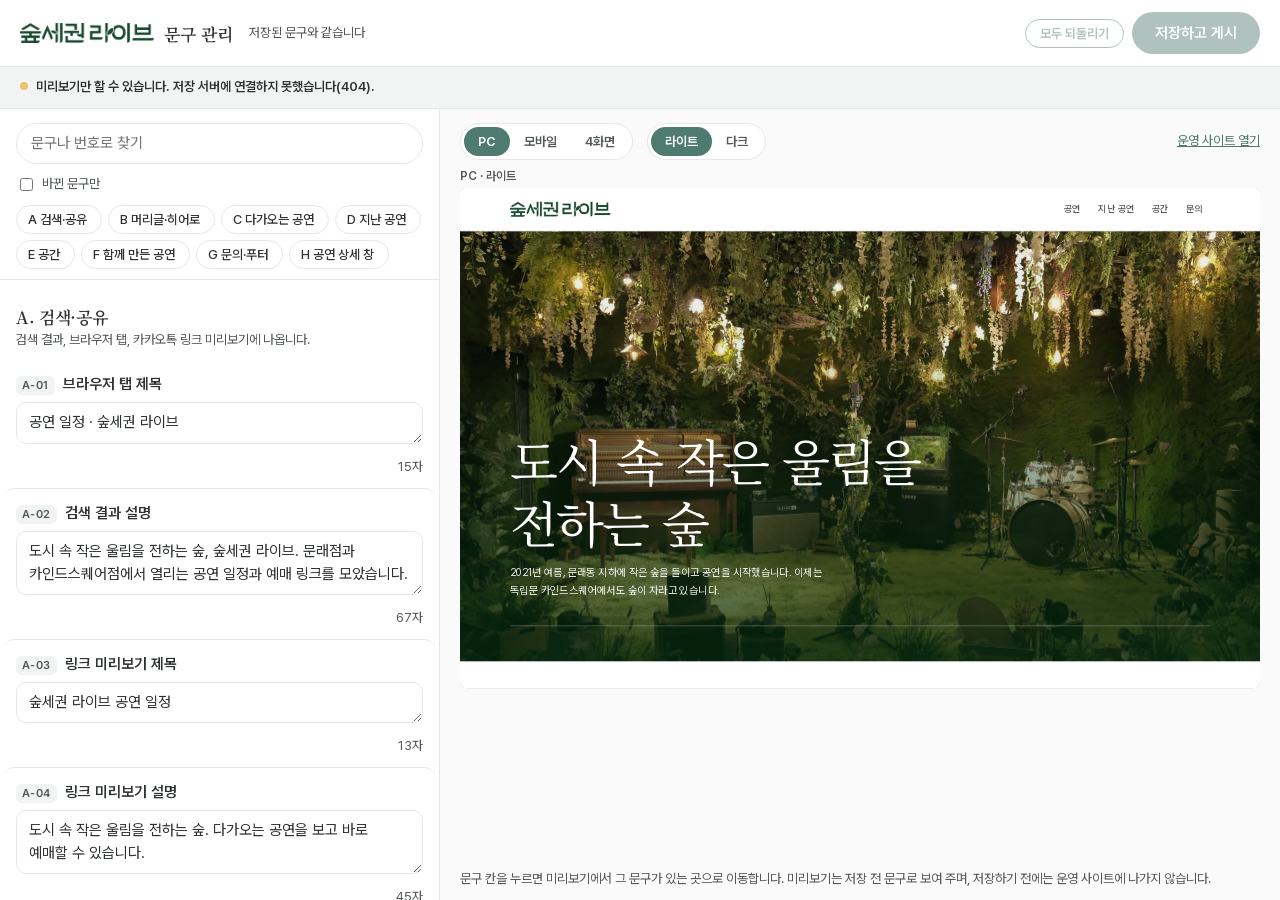
==== admin/index.html @ f4a9510e "문구 관리 화면(/admin) 추가: 고정 문구를 data/copy.json으로 옮기고 미리보기·저장 지원 - 고정 문구 104개를 번호(A~H)로 data/copy.json에 모" ====
<!doctype html>
<html lang="ko">
<head>
<meta charset="utf-8">
<meta name="viewport" content="width=device-width, initial-scale=1">
<meta name="robots" content="noindex, nofollow">
<title>문구 관리 · 숲세권 라이브</title>
<link rel="icon" href="../assets/logo/emblem-forest.png">
<link rel="stylesheet" href="../styles.css">
<link rel="stylesheet" href="admin.css">
</head>
<body>
<header class="bar">
  <div class="bar-title">
    <img src="../assets/logo/wordmark-forest.png" alt="숲세권 라이브">
    <span>문구 관리</span>
  </div>
  <p class="bar-status" id="status" role="status">불러오는 중</p>
  <div class="bar-actions">
    <span class="who" id="who"></span>
    <button class="btn btn-line btn-sm" type="button" id="revert-all" disabled>모두 되돌리기</button>
    <button class="btn btn-book" type="button" id="save" disabled>저장하고 게시</button>
  </div>
</header>

<p class="notice" id="notice" hidden></p>

<main class="layout">
  <section class="editor" aria-label="문구 편집">
    <div class="editor-top">
      <label class="search"><span class="sr">문구 찾기</span><input type="search" id="search" placeholder="문구나 번호로 찾기"></label>
      <label class="only-changed"><input type="checkbox" id="only-changed"> 바뀐 문구만</label>
      <nav class="groups" id="group-nav" aria-label="구역"></nav>
    </div>
    <div class="fields" id="fields"></div>
  </section>

  <section class="preview" aria-label="미리보기">
    <div class="preview-bar">
      <div class="seg" role="group" aria-label="화면 크기" id="seg-device">
        <button type="button" data-device="pc" aria-pressed="true">PC</button>
        <button type="button" data-device="mobile" aria-pressed="false">모바일</button>
        <button type="button" data-device="all" aria-pressed="false">4화면</button>
      </div>
      <div class="seg" role="group" aria-label="테마" id="seg-theme">
        <button type="button" data-theme-btn="light" aria-pressed="true">라이트</button>
        <button type="button" data-theme-btn="dark" aria-pressed="false">다크</button>
      </div>
      <a class="open-live" href="../" target="_blank" rel="noopener">운영 사이트 열기</a>
    </div>
    <div class="stage" id="stage"></div>
    <p class="preview-help">문구 칸을 누르면 미리보기에서 그 문구가 있는 곳으로 이동합니다. 미리보기는 저장 전 문구로 보여 주며, 저장하기 전에는 운영 사이트에 나가지 않습니다.</p>
  </section>
</main>

<dialog class="confirm" id="confirm" aria-labelledby="confirm-title">
  <form method="dialog">
    <h2 id="confirm-title">바뀐 문구를 저장할까요?</h2>
    <p class="confirm-sub">저장하면 바로 운영 사이트에 반영됩니다(1~2분).</p>
    <ol class="diff" id="diff"></ol>
    <div class="confirm-actions">
      <button class="btn btn-line" value="cancel">취소</button>
      <button class="btn btn-book" value="ok" id="confirm-ok">저장하고 게시</button>
    </div>
  </form>
</dialog>

<script src="admin.js"></script>
</body>
</html>
---- styles.css ----
/* 숲세권 라이브 — 디자인 토큰과 공통 구성 요소.
   기준: Claude Design의 '숲세권 라이브' 디자인 시스템(forrestlive.com 랜딩과 같은 결). 값을 바꾸면 그쪽 tokens.json과 함께 바꾼다.
   Layout: 흰 헤더 → 무대 사진 히어로 → 다가오는 공연 → 지난 공연 → 공간 → 함께 만든 공연 → 사진 위 문의와 푸터 */
@import url("assets/fonts/pretendard.css");
@import url("assets/fonts/noto-serif-kr.css");
@import url("assets/fonts/inter.css");

:root {
  /* 원색: forrestlive.com에서 가져온 값 */
  --sage: #719c91;
  --sage-deep: #4f7a6f;
  --olive: #919465;
  --forest: #194931;
  --deep: #0f2a1d;
  --bulb: #eac46b;
  --ink: #2e3231;
  --gray: #535956;

  /* 쓰임 */
  --bg: #ffffff;
  --surface: #fafafa;
  --card: #ffffff;
  --text: var(--ink);
  --muted: var(--gray);
  --heading: var(--sage);
  --line: #e4e8e6;
  --chip: #f1f4f2;
  --accent: var(--sage-deep);
  --on-accent: #ffffff;
  --focus: var(--sage-deep);
  --on-photo: #ffffff;

  --font-serif: "Noto Serif KR", "AppleMyungjo", serif;
  --font-ui: "Pretendard Variable", "Pretendard", "Apple SD Gothic Neo", "Malgun Gothic", system-ui, sans-serif;
  --font-label: "Inter", "Pretendard Variable", system-ui, sans-serif;

  --t-12: 0.75rem; --t-13: 0.8125rem; --t-15: 0.9375rem; --t-17: 1.0625rem; --t-20: 1.25rem;
  --t-21: 1.3125rem; --t-30: 1.875rem; --t-42: 2.625rem;
  --t-display: clamp(2.5rem, 6.2vw, 5rem);
  --t-section: clamp(1.875rem, 3.6vw, 2.625rem);

  --s-1: 4px; --s-2: 8px; --s-3: 14px; --s-4: 16px; --s-5: 28px; --s-6: 40px; --s-7: 72px; --s-8: 120px;
  --radius-sm: 10px;
  --radius-md: 16px;
  --radius-lg: 20px;
  --radius-pill: 999px;
  --max: 1160px;
  --tap: 44px;
}
@media (prefers-color-scheme: dark) {
  :root:not([data-theme="light"]) {
    --bg: #121715; --surface: #181e1b; --card: #1d2420; --text: #e8ece9; --muted: #a9b2ad; --heading: #8fb5a9;
    --line: #2a322e; --chip: #222a26; --accent: #8fb5a9; --on-accent: #10241b; --focus: #8fb5a9;
    color-scheme: dark;
  }
}
:root[data-theme="dark"] {
  --bg: #121715; --surface: #181e1b; --card: #1d2420; --text: #e8ece9; --muted: #a9b2ad; --heading: #8fb5a9;
  --line: #2a322e; --chip: #222a26; --accent: #8fb5a9; --on-accent: #10241b; --focus: #8fb5a9;
  color-scheme: dark;
}

*, *::before, *::after { box-sizing: border-box; }
html { -webkit-text-size-adjust: 100%; }
body {
  margin: 0; background: var(--bg); color: var(--text);
  font-family: var(--font-ui); font-size: var(--t-17); line-height: 1.75;
  word-break: keep-all; overflow-wrap: anywhere;
}
img { max-width: 100%; display: block; }
a { color: inherit; }
:focus-visible { outline: 2px solid var(--focus); outline-offset: 3px; border-radius: 4px; }
h1, h2, h3, h4 { font-family: var(--font-serif); font-weight: 400; line-height: 1.3; margin: 0; text-wrap: balance; color: var(--text); letter-spacing: -0.02em; }
p { margin: 0; }
.wrap {
  max-width: var(--max); margin: 0 auto;
  padding-left: max(20px, env(safe-area-inset-left, 0px));
  padding-right: max(20px, env(safe-area-inset-right, 0px));
}

/* 머리말: 섹션 제목 위 영문 한 단어 (랜딩의 FOREST, ABOUT 같은 결) */
.label { display: block; font: 600 var(--t-12)/1.4 var(--font-label); letter-spacing: 0.11em; text-transform: uppercase; color: var(--accent); }

/* 헤더: 흰 띠 */
.site-header { background: color-mix(in srgb, var(--bg) 94%, transparent); backdrop-filter: saturate(1.4) blur(10px); border-bottom: 1px solid var(--line); position: sticky; top: env(safe-area-inset-top, 0px); z-index: 20; }
body::before { content: ""; position: fixed; inset: 0 0 auto; height: env(safe-area-inset-top, 0px); z-index: 30; background: var(--bg); }
.site-header .wrap { display: flex; align-items: center; justify-content: space-between; gap: var(--s-4); min-height: 68px; }
.site-header .logo img { height: 24px; width: auto; }
.site-nav { display: flex; gap: var(--s-1); flex-wrap: nowrap; }
.site-nav a { text-decoration: none; font-size: var(--t-15); font-weight: 500; letter-spacing: 0.02em; color: var(--muted); padding: 6px 12px; min-height: var(--tap); display: inline-flex; align-items: center; border-radius: var(--radius-pill); }
.site-nav a:hover { color: var(--accent); background: var(--chip); }
@media (prefers-color-scheme: dark) { :root:not([data-theme="light"]) .site-header .logo img { filter: brightness(0) invert(1); } }

/* 버튼: 모두 알약 모양 */
.btn {
  display: inline-flex; align-items: center; justify-content: center; gap: var(--s-2);
  font-family: var(--font-ui); font-weight: 600; font-size: var(--t-15); line-height: 1; min-height: 42px; padding: 12px 22px; border-radius: var(--radius-pill);
  text-decoration: none; cursor: pointer; border: 1px solid transparent; white-space: nowrap;
}
.btn-sm { min-height: 0; padding: 7px 14px; font-size: var(--t-13); }
.btn-book { background: var(--accent); color: var(--on-accent); }
.btn-book:hover { background: var(--forest); }
.btn-line { background: transparent; color: var(--accent); border-color: currentColor; }
.btn-line:hover { background: var(--chip); }
.btn[aria-disabled="true"] { background: var(--chip); color: var(--muted); cursor: default; }
.on-photo .btn-line { color: var(--on-photo); }
.on-photo .btn-line:hover { background: rgba(255,255,255,.12); }
.on-photo .btn-book { background: var(--on-photo); color: var(--sage-deep); }
.on-photo .btn-book:hover { background: #eef3f1; }

/* 상태 표시: 글자와 모양으로 구분. 전구색은 '예매중' 점에만 남긴다 */
.state { display: inline-flex; align-items: center; gap: 7px; font-size: var(--t-13); font-weight: 600; line-height: 1.4; padding: 4px 11px 4px 9px; border-radius: var(--radius-pill); }
.state::before { content: ""; width: 7px; height: 7px; border-radius: 50%; background: currentColor; }
.state-on { background: var(--chip); color: var(--text); }
.state-on::before { background: var(--bulb); box-shadow: 0 0 0 3px rgba(234,196,107,.35); }
.state-soon { border: 1px solid var(--accent); color: var(--accent); }
.state-soon::before { background: transparent; border: 1.5px solid var(--accent); }
.state-out { background: var(--chip); color: var(--muted); text-decoration: line-through; }
.state-past { color: var(--muted); padding-left: 0; }
.state-past::before { display: none; }

/* 칩 */
.chips { display: flex; flex-wrap: wrap; gap: var(--s-2); }
.chip { font-family: var(--font-ui); font-weight: 500; font-size: var(--t-15); line-height: 1; min-height: 40px; padding: 9px 18px; border-radius: var(--radius-pill); border: 1px solid var(--line); background: var(--card); color: var(--text); cursor: pointer; }
.chip:hover { border-color: var(--accent); }
.chip[aria-pressed="true"] { background: var(--accent); color: var(--on-accent); border-color: var(--accent); }

/* 포스터 + 날짜 레이어 */
.poster { position: relative; aspect-ratio: 3 / 4; max-width: 100%; border-radius: var(--radius-md); overflow: hidden; background: var(--forest); }
.poster > img { position: absolute; inset: 0; width: 100%; height: 100%; object-fit: cover; }
.poster .blank {
  position: absolute; inset: 0; display: grid; place-items: center;
  background: radial-gradient(120% 70% at 70% 0%, rgba(113,156,145,.35), transparent 60%), linear-gradient(160deg, #2b5f4a, var(--deep));
}
.poster .blank img { width: 26%; max-width: 88px; opacity: .55; margin-top: -18%; }
/* 배지: 포스터 왼쪽 위. 오픈 예정·매진처럼 예외일 때만 */
.badge { position: absolute; top: 12px; left: 12px; z-index: 1; font: 600 var(--t-12)/1 var(--font-ui); letter-spacing: 0.02em; color: var(--ink); background: rgba(255,255,255,.92); backdrop-filter: blur(6px); padding: 7px 11px; border-radius: var(--radius-pill); }
---- admin/admin.css ----
/* 문구 관리 화면. 색·글꼴·모서리는 ../styles.css 토큰을 쓴다. */
html, body { height: 100%; }
body { display: flex; flex-direction: column; background: var(--surface); font-size: var(--t-15); line-height: 1.6; }
.sr { position: absolute; width: 1px; height: 1px; overflow: hidden; clip: rect(0 0 0 0); }

/* 위쪽 막대 */
.bar { display: flex; align-items: center; gap: var(--s-4); padding: 12px 20px; background: var(--bg); border-bottom: 1px solid var(--line); flex-wrap: wrap; }
.bar-title { display: flex; align-items: center; gap: 10px; font: 600 var(--t-17)/1 var(--font-serif); color: var(--text); }
.bar-title img { height: 20px; width: auto; }
.bar-status { margin: 0; color: var(--muted); font-size: var(--t-13); flex: 1; min-width: 12em; }
.bar-status.changed { color: var(--accent); font-weight: 600; }
.bar-actions { display: flex; align-items: center; gap: var(--s-2); }
.who { font-size: var(--t-13); color: var(--muted); margin-right: var(--s-2); }
.btn[disabled] { opacity: .45; cursor: default; }
.notice { margin: 0; padding: 10px 20px; background: var(--chip); color: var(--text); border-bottom: 1px solid var(--line); font-size: var(--t-13); display: flex; gap: 8px; align-items: baseline; }
.notice::before { content: ""; flex: none; width: 8px; height: 8px; border-radius: 50%; background: var(--bulb); transform: translateY(-1px); }
.notice.error { font-weight: 600; }
.notice.ok::before { background: var(--accent); }

.layout { flex: 1; min-height: 0; display: grid; grid-template-columns: minmax(360px, 440px) minmax(0, 1fr); }

/* 왼쪽: 문구 칸 */
.editor { display: flex; flex-direction: column; min-height: 0; background: var(--bg); border-right: 1px solid var(--line); }
.editor-top { padding: 14px 16px 10px; border-bottom: 1px solid var(--line); display: grid; gap: 10px; }
.search input { width: 100%; font: 400 var(--t-15)/1.4 var(--font-ui); padding: 9px 14px; border: 1px solid var(--line); border-radius: var(--radius-pill); background: var(--card); color: var(--text); }
.search input:focus { outline: 2px solid var(--focus); outline-offset: 1px; }
.only-changed { font-size: var(--t-13); color: var(--muted); display: flex; align-items: center; gap: 6px; }
.groups { display: flex; flex-wrap: wrap; gap: 6px; }
.groups button { font: 500 var(--t-13)/1 var(--font-ui); padding: 7px 11px; border-radius: var(--radius-pill); border: 1px solid var(--line); background: var(--card); color: var(--text); cursor: pointer; }
.groups button:hover { border-color: var(--accent); }
.groups button .n { color: var(--accent); font-weight: 700; margin-left: 3px; }
.fields { overflow-y: auto; padding: 4px 16px 40px; flex: 1; }
.group h2 { font: 600 var(--t-17)/1.3 var(--font-serif); color: var(--text); margin: 22px 0 2px; scroll-margin-top: 10px; }
.group > p { margin: 0 0 10px; color: var(--muted); font-size: var(--t-13); }
.field { padding: 12px 12px 10px; margin: 0 -12px; border-radius: var(--radius-sm); }
.field + .field { border-top: 1px solid var(--line); }
.field.active { background: var(--chip); border-top-color: transparent; }
.field.active + .field { border-top-color: transparent; }
.field-head { display: flex; align-items: baseline; gap: 8px; margin-bottom: 6px; }
.field-id { font: 600 11px/1 var(--font-label); letter-spacing: .04em; color: var(--muted); background: var(--chip); padding: 4px 6px; border-radius: 6px; }
.field.active .field-id { background: var(--bg); }
.field-where { font-weight: 600; color: var(--text); flex: 1; }
.tag { font-size: 11px; font-weight: 700; padding: 3px 8px; border-radius: var(--radius-pill); }
.tag-changed { background: var(--accent); color: var(--on-accent); }
.tag-locked { background: var(--chip); color: var(--muted); }
.field textarea { width: 100%; resize: vertical; min-height: 40px; font: 400 var(--t-15)/1.55 var(--font-ui); padding: 8px 12px; border: 1px solid var(--line); border-radius: var(--radius-sm); background: var(--card); color: var(--text); field-sizing: content; }
.field textarea:focus { outline: 2px solid var(--focus); outline-offset: 1px; border-color: transparent; }
.field textarea[readonly] { background: var(--chip); color: var(--muted); }
.field-foot { display: flex; justify-content: space-between; gap: 8px; margin-top: 6px; font-size: var(--t-13); color: var(--muted); }
.field-foot .vars code { font: 600 12px/1 var(--font-label); color: var(--accent); background: var(--chip); padding: 2px 5px; border-radius: 5px; }
.field-foot .warn, .field-foot .err { color: var(--text); font-weight: 600; }
.field-foot .warn::before, .field-foot .err::before { content: ""; display: inline-block; width: 7px; height: 7px; border-radius: 50%; background: var(--bulb); margin-right: 5px; transform: translateY(-1px); }
.field.has-error textarea { border-color: var(--text); }
.field-foot button { font: 500 var(--t-13)/1 var(--font-ui); background: none; border: 0; color: var(--accent); cursor: pointer; padding: 0; text-decoration: underline; text-underline-offset: 3px; }
.field-was { margin-top: 6px; font-size: var(--t-13); color: var(--muted); }
.field-was s { text-decoration-color: rgba(83,89,86,.5); }
.empty-search { color: var(--muted); padding: 24px 0; }

/* 오른쪽: 미리보기 */
.preview { display: flex; flex-direction: column; min-height: 0; padding: 14px 20px 10px; gap: 10px; }
.preview-bar { display: flex; align-items: center; gap: var(--s-3); flex-wrap: wrap; }
.seg { display: inline-flex; background: var(--bg); border: 1px solid var(--line); border-radius: var(--radius-pill); padding: 3px; }
.seg button { font: 600 var(--t-13)/1 var(--font-ui); padding: 8px 14px; border: 0; border-radius: var(--radius-pill); background: none; color: var(--muted); cursor: pointer; }
.seg button[aria-pressed="true"] { background: var(--accent); color: var(--on-accent); }
.seg.off { opacity: .4; pointer-events: none; }
.open-live { margin-left: auto; font-size: var(--t-13); color: var(--accent); }
.stage { flex: 1; min-height: 0; display: grid; gap: 14px; }
.stage.one { grid-template: 1fr / 1fr; }
.stage.all { grid-template: 1fr 1fr / 1.6fr 1fr; }
.frame { position: relative; min-height: 0; min-width: 0; display: flex; flex-direction: column; }
.frame-label { font: 600 12px/1 var(--font-ui); color: var(--muted); margin-bottom: 6px; }
.frame-box { position: relative; flex: 1; min-height: 0; overflow: hidden; display: flex; justify-content: center; }
.frame-box iframe { position: absolute; top: 0; border: 0; background: var(--bg); border-radius: 12px; box-shadow: 0 0 0 1px var(--line); transform-origin: 0 0; }
.preview-help { margin: 0; color: var(--muted); font-size: var(--t-13); }

/* 저장 확인 */
dialog.confirm { border: 0; border-radius: var(--radius-lg); padding: 0; width: min(640px, calc(100% - 32px)); max-height: 80vh; background: var(--bg); color: var(--text); }
dialog.confirm::backdrop { background: rgba(10, 22, 16, .45); }
dialog.confirm form { display: flex; flex-direction: column; max-height: 80vh; }
dialog.confirm h2 { font-size: var(--t-21); font-weight: 600; padding: 24px 24px 0; }
.confirm-sub { padding: 4px 24px 12px; color: var(--muted); font-size: var(--t-13); }
.diff { list-style: none; margin: 0; padding: 0 24px; overflow-y: auto; border-block: 1px solid var(--line); }
.diff li { padding: 12px 0; display: grid; gap: 4px; }
.diff li + li { border-top: 1px solid var(--line); }
.diff .id { font: 600 12px/1 var(--font-label); color: var(--muted); }
.diff .before { color: var(--muted); text-decoration: line-through; white-space: pre-wrap; }
.diff .after { color: var(--text); font-weight: 600; white-space: pre-wrap; }
.confirm-actions { display: flex; justify-content: flex-end; gap: var(--s-2); padding: 16px 24px 20px; }

@media (max-width: 900px) {
  body { height: auto; }
  .layout { grid-template-columns: minmax(0, 1fr); }
  .editor { border-right: 0; }
  .fields { overflow: visible; }
  .preview { height: 80vh; }
  .stage.all { grid-template: repeat(2, 1fr) / 1fr 1fr; }
}
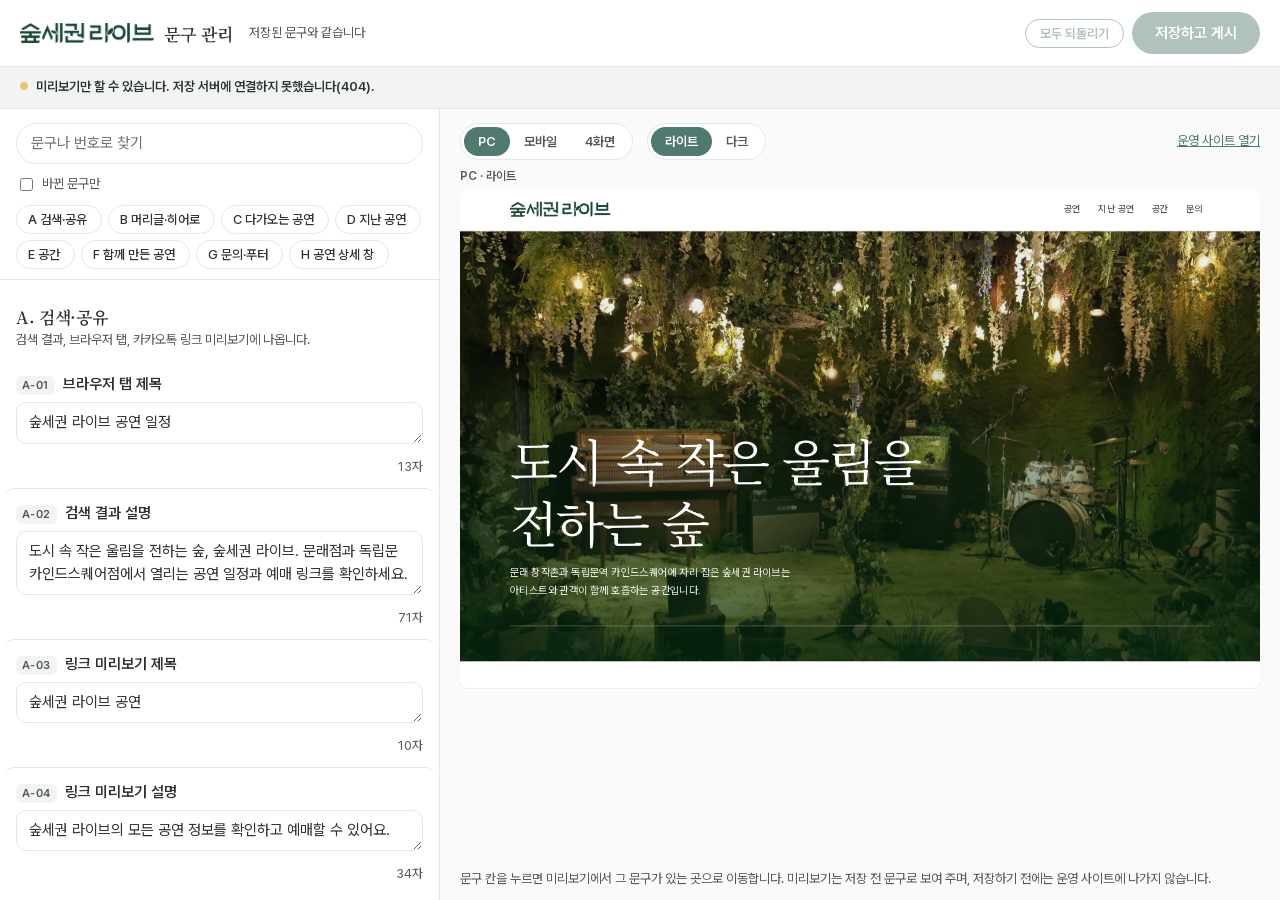
==== commit bd76c439: "파비콘을 forrestlive.com과 같게 바꿈 forrestlive.com(프레이머)과 같은 파비콘(숲 글자 심볼)과 홈 화면 아이콘(엠블럼)을 쓴다. 공연 페이지와 어드민 모" ====
--- a/admin/index.html
+++ b/admin/index.html
@@ -4,8 +4,14 @@
 <meta charset="utf-8">
 <meta name="viewport" content="width=device-width, initial-scale=1">
 <meta name="robots" content="noindex, nofollow">
+<script>
+/* 로그인(Cloudflare Access)은 forrestlive.pages.dev에 걸려 있다. forrestlive.com의 DNS가 Cloudflare 밖(가비아)에 있어
+   concert.forrestlive.com에는 Access를 걸 수 없기 때문이다. 다른 주소로 들어오면 그쪽으로 넘긴다(브랜치 미리보기와 로컬은 그대로). */
+if (location.hostname === "concert.forrestlive.com") location.replace("https://forrestlive.pages.dev/admin/" + location.search);
+</script>
 <title>문구 관리 · 숲세권 라이브</title>
-<link rel="icon" href="../assets/logo/emblem-forest.png">
+<link rel="icon" href="../assets/logo/favicon.jpg">
+<link rel="apple-touch-icon" href="../assets/logo/apple-touch-icon.png">
 <link rel="stylesheet" href="../styles.css">
 <link rel="stylesheet" href="admin.css">
 </head>
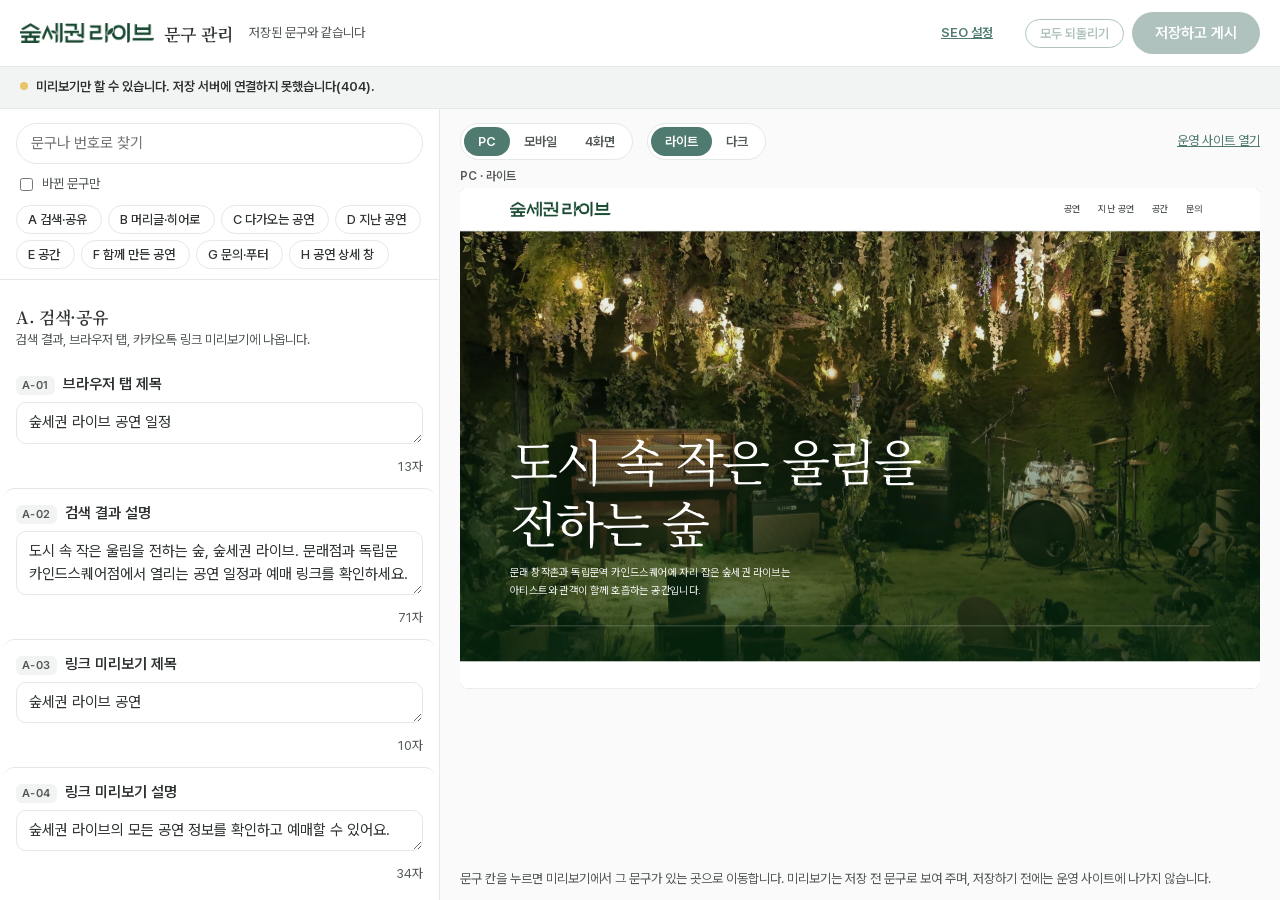
==== commit 220ff132: "어드민에 SEO 설정 화면 추가 (폰드메이커스 사이트와 같은 방식) - admin/seo.html: 검색 결과·링크 미리보기 문구(A-01~A-04)와 미리보기, 링크 미리보기 이" ====
--- a/admin/index.html
+++ b/admin/index.html
@@ -23,6 +23,7 @@
   </div>
   <p class="bar-status" id="status" role="status">불러오는 중</p>
   <div class="bar-actions">
+    <a class="bar-link" href="seo.html">SEO 설정</a>
     <span class="who" id="who"></span>
     <button class="btn btn-line btn-sm" type="button" id="revert-all" disabled>모두 되돌리기</button>
     <button class="btn btn-book" type="button" id="save" disabled>저장하고 게시</button>
--- a/admin/admin.css
+++ b/admin/admin.css
@@ -11,9 +11,11 @@
 .bar-status.changed { color: var(--accent); font-weight: 600; }
 .bar-actions { display: flex; align-items: center; gap: var(--s-2); }
 .who { font-size: var(--t-13); color: var(--muted); margin-right: var(--s-2); }
+.bar-link { font-size: var(--t-13); font-weight: 600; color: var(--accent); margin-right: var(--s-2); white-space: nowrap; }
 .btn[disabled] { opacity: .45; cursor: default; }
 .notice { margin: 0; padding: 10px 20px; background: var(--chip); color: var(--text); border-bottom: 1px solid var(--line); font-size: var(--t-13); display: flex; gap: 8px; align-items: baseline; }
 .notice::before { content: ""; flex: none; width: 8px; height: 8px; border-radius: 50%; background: var(--bulb); transform: translateY(-1px); }
+.notice[hidden] { display: none; }
 .notice.error { font-weight: 600; }
 .notice.ok::before { background: var(--accent); }
 
@@ -95,3 +97,51 @@
   .preview { height: 80vh; }
   .stage.all { grid-template: repeat(2, 1fr) / 1fr 1fr; }
 }
+
+/* SEO 설정 화면(seo.html) */
+body.seo-page { height: auto; min-height: 100%; }
+.seo-main { padding: 20px max(20px, env(safe-area-inset-right, 0px)) 60px max(20px, env(safe-area-inset-left, 0px)); display: grid; gap: 18px; max-width: 1180px; }
+.seo-card { background: var(--bg); border: 1px solid var(--line); border-radius: var(--radius-lg); padding: 20px 22px 22px; display: grid; gap: 12px; }
+.seo-card h2 { font: 700 var(--t-17)/1.3 var(--font-ui); color: var(--heading); margin: 0; }
+.seo-help { margin: 0; color: var(--muted); font-size: var(--t-13); line-height: 1.6; }
+.seo-help a, .seo-label a { color: var(--accent); }
+.seo-help code, .seo-label code { font: 600 11px/1 var(--font-label); background: var(--chip); color: var(--text); padding: 3px 6px; border-radius: 6px; }
+.seo-split { display: grid; grid-template-columns: minmax(0, 1fr) minmax(0, 1fr); gap: 24px; align-items: start; }
+.seo-fields, .seo-previews { display: grid; gap: 14px; }
+.seo-grid { display: grid; grid-template-columns: repeat(auto-fit, minmax(240px, 1fr)); gap: 14px; }
+.seo-wide { grid-column: 1 / -1; }
+.seo-field { display: grid; gap: 6px; }
+.seo-label { font: 600 var(--t-13)/1.4 var(--font-ui); color: var(--text); margin: 0; }
+.seo-field input, .seo-field textarea { width: 100%; font: 400 var(--t-15)/1.55 var(--font-ui); color: var(--text); background: var(--bg); padding: 9px 12px; border: 1px solid var(--line); border-radius: var(--radius-sm); resize: vertical; }
+.seo-field input:focus, .seo-field textarea:focus { outline: 2px solid var(--focus); outline-offset: 1px; border-color: transparent; }
+.seo-field [readonly] { background: var(--surface); color: var(--muted); }
+.seo-count { font-size: var(--t-12); color: var(--muted); }
+.seo-count.over { color: var(--text); font-weight: 700; }
+.seo-check { display: inline-flex; align-items: center; gap: 8px; font: 600 var(--t-15)/1.4 var(--font-ui); color: var(--text); }
+.seo-check input { width: 18px; height: 18px; accent-color: var(--accent); }
+/* 검색 결과·링크 미리보기는 실제 서비스처럼 늘 밝은 바탕으로 보여 준다 */
+.serp, .share { background: #fff; color: #202124; border: 1px solid var(--line); border-radius: 14px; font-family: Arial, var(--font-ui); }
+.serp { padding: 14px 16px; display: grid; gap: 4px; }
+.serp-site { display: flex; align-items: center; gap: 10px; }
+.serp-site img { width: 26px; height: 26px; border-radius: 50%; }
+.serp-site span { display: grid; font-size: 14px; line-height: 1.3; }
+.serp-site small { color: #4d5156; font-size: 12px; }
+.serp-title { margin: 4px 0 0; font-size: 20px; line-height: 1.3; color: #1a0dab; display: -webkit-box; -webkit-line-clamp: 1; -webkit-box-orient: vertical; overflow: hidden; }
+.serp-desc { margin: 0; font-size: 14px; line-height: 1.58; color: #4d5156; display: -webkit-box; -webkit-line-clamp: 2; -webkit-box-orient: vertical; overflow: hidden; }
+.share { overflow: hidden; max-width: 380px; }
+.share img { display: block; width: 100%; aspect-ratio: 1200 / 630; object-fit: cover; background: #f1f3f4; }
+.share-body { padding: 10px 14px 12px; display: grid; gap: 3px; }
+.share-title { margin: 0; font-weight: 700; font-size: 15px; line-height: 1.35; }
+.share-desc { margin: 0; font-size: 13px; line-height: 1.45; color: #555; display: -webkit-box; -webkit-line-clamp: 2; -webkit-box-orient: vertical; overflow: hidden; }
+.share-domain { margin: 0; font-size: 12px; color: #888; }
+.og { display: grid; grid-template-columns: minmax(0, 420px) minmax(0, 1fr); gap: 20px; align-items: start; }
+.og img { width: 100%; aspect-ratio: 1200 / 630; object-fit: cover; border-radius: 12px; border: 1px solid var(--line); background: var(--chip); }
+.og-side { display: grid; gap: 10px; justify-items: start; }
+.og-meta { margin: 0; font-size: var(--t-13); line-height: 1.4; color: var(--muted); word-break: break-all; }
+.og-side [hidden] { display: none; }
+.og-pick { cursor: pointer; display: inline-flex; align-items: center; }
+.og-pick:has(input:disabled) { opacity: .45; cursor: default; }
+@media (max-width: 820px) {
+  .seo-split, .og { grid-template-columns: minmax(0, 1fr); }
+  .bar, .bar-actions { flex-wrap: wrap; }
+}
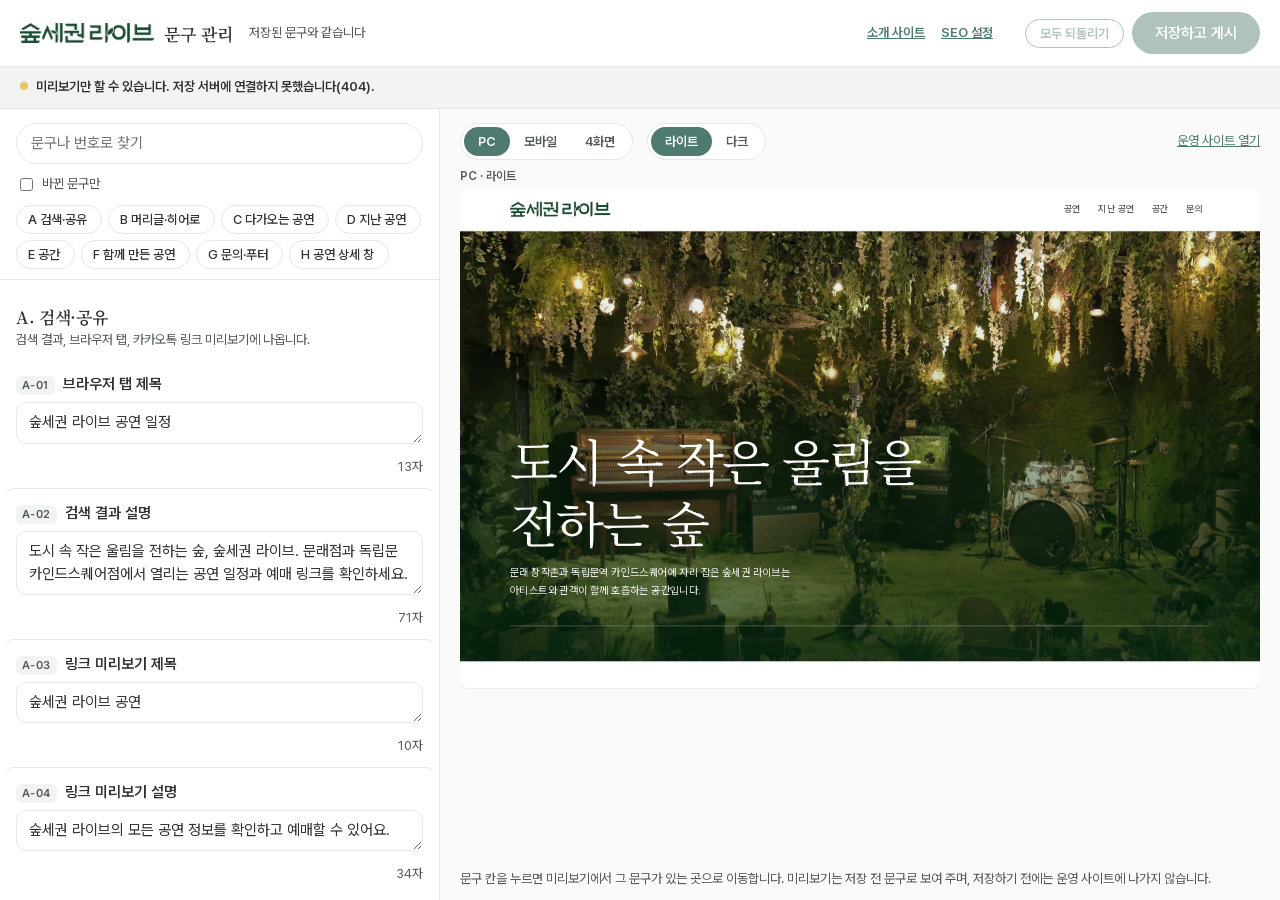
==== commit bc564d04: "소개 사이트에 폰드메이커스 다국어 방식과 어드민 적용 주소를 /en/, /ja/ 경로로 바꾸고 첫 화면에서 쿠키와 나라에 따라 언어 페이지로 옮긴다. 어드민(/admin/home." ====
--- a/admin/index.html
+++ b/admin/index.html
@@ -7,7 +7,7 @@
 <script>
 /* 로그인(Cloudflare Access)은 forrestlive.pages.dev에 걸려 있다. forrestlive.com의 DNS가 Cloudflare 밖(가비아)에 있어
    concert.forrestlive.com에는 Access를 걸 수 없기 때문이다. 다른 주소로 들어오면 그쪽으로 넘긴다(브랜치 미리보기와 로컬은 그대로). */
-if (location.hostname === "concert.forrestlive.com") location.replace("https://forrestlive.pages.dev/admin/" + location.search);
+if (/^(concert\.)?forrestlive\.com$/.test(location.hostname)) location.replace("https://forrestlive.pages.dev/admin/" + location.search);
 </script>
 <title>문구 관리 · 숲세권 라이브</title>
 <link rel="icon" href="../assets/logo/favicon.jpg">
@@ -23,6 +23,7 @@
   </div>
   <p class="bar-status" id="status" role="status">불러오는 중</p>
   <div class="bar-actions">
+    <a class="bar-link" href="home.html">소개 사이트</a>
     <a class="bar-link" href="seo.html">SEO 설정</a>
     <span class="who" id="who"></span>
     <button class="btn btn-line btn-sm" type="button" id="revert-all" disabled>모두 되돌리기</button>
--- a/admin/admin.css
+++ b/admin/admin.css
@@ -145,3 +145,26 @@
   .seo-split, .og { grid-template-columns: minmax(0, 1fr); }
   .bar, .bar-actions { flex-wrap: wrap; }
 }
+
+/* 소개 사이트: 영상 카드와 포스터 */
+.lang-seg { margin-bottom: 10px; }
+.field-ko { margin-top: 6px; font-size: var(--t-13); color: var(--muted); }
+.media-card { display: grid; grid-template-columns: 148px minmax(0, 1fr); gap: 12px; padding: 12px 0; align-items: start; }
+.media-card + .media-card { border-top: 1px solid var(--line); }
+.media-thumb { width: 100%; aspect-ratio: 16 / 9; object-fit: cover; border-radius: var(--radius-sm); background: var(--chip); display: block; }
+.media-og { aspect-ratio: 1200 / 630; }
+.media-body { display: flex; flex-direction: column; gap: 8px; min-width: 0; }
+.media-body b { font-size: var(--t-15); }
+.media-body input[type="url"] { width: 100%; font: 400 var(--t-13)/1.4 var(--font-ui); padding: 8px 10px; border: 1px solid var(--line); border-radius: var(--radius-sm); background: var(--bg); color: var(--text); }
+.media-body input.bad { border-color: var(--text); }
+.media-err { margin: 0; font-size: var(--t-13); font-weight: 600; }
+.media-actions { display: flex; flex-wrap: wrap; gap: 6px; }
+.file-btn { position: relative; overflow: hidden; }
+.file-btn input { position: absolute; inset: 0; opacity: 0; cursor: pointer; }
+.artist-grid { list-style: none; margin: 0; padding: 0; display: grid; grid-template-columns: repeat(3, minmax(0, 1fr)); gap: 12px; }
+.artist-grid img { width: 100%; aspect-ratio: 4 / 5; object-fit: cover; border-radius: var(--radius-sm); background: var(--chip); display: block; }
+.artist-tools { display: grid; grid-template-columns: repeat(2, minmax(0, 1fr)); gap: 4px; margin-top: 6px; }
+.artist-tools button, .artist-tools .file-btn { font: 500 12px/1 var(--font-ui); min-height: 30px; padding: 0 4px; display: grid; place-items: center; border: 1px solid var(--line); border-radius: var(--radius-sm); background: var(--bg); color: var(--text); cursor: pointer; }
+.artist-tools button:disabled { opacity: .4; cursor: default; }
+.artist-add { margin-top: 12px; }
+.tag-new { margin-top: 6px; display: inline-block; }
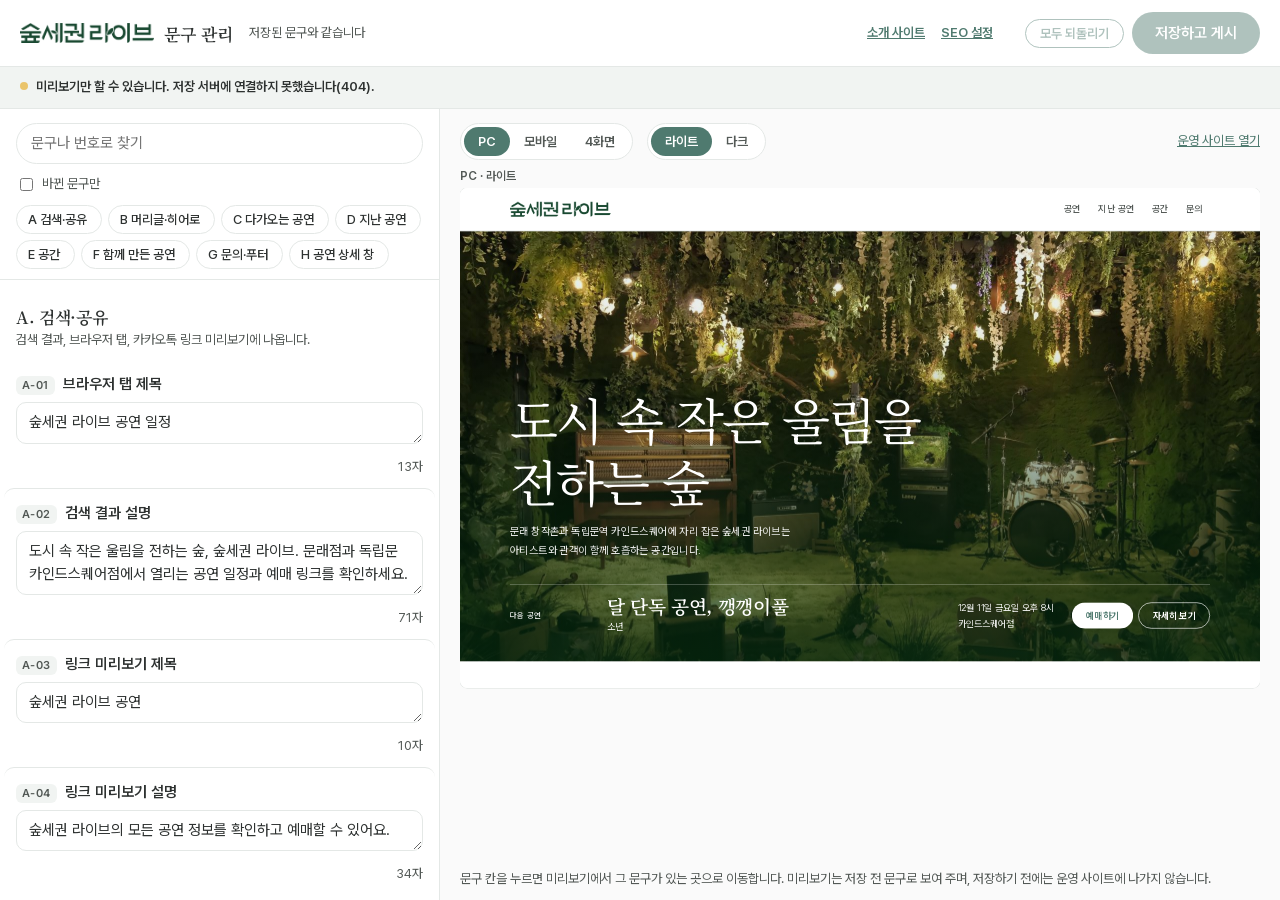
==== commit 4c97bb06: "관리 화면 주소를 회사 계정으로 바꾸기 Co-Authored-By: Claude Opus 5.5 <noreply@anthropic.com>" ====
--- a/admin/index.html
+++ b/admin/index.html
@@ -5,9 +5,9 @@
 <meta name="viewport" content="width=device-width, initial-scale=1">
 <meta name="robots" content="noindex, nofollow">
 <script>
-/* 로그인(Cloudflare Access)은 forrestlive.pages.dev에 걸려 있다. forrestlive.com의 DNS가 Cloudflare 밖(가비아)에 있어
-   concert.forrestlive.com에는 Access를 걸 수 없기 때문이다. 다른 주소로 들어오면 그쪽으로 넘긴다(브랜치 미리보기와 로컬은 그대로). */
-if (/^(concert\.)?forrestlive\.com$/.test(location.hostname)) location.replace("https://forrestlive.pages.dev/admin/" + location.search);
+/* 로그인(Cloudflare Access)은 forrestlive-site.pages.dev(회사 계정)에 걸려 있다.
+   다른 주소로 들어오면 그쪽으로 넘긴다(브랜치 미리보기와 로컬은 그대로). */
+if (/^(concert\.)?forrestlive\.com$/.test(location.hostname)) location.replace("https://forrestlive-site.pages.dev/admin/" + location.search);
 </script>
 <title>문구 관리 · 숲세권 라이브</title>
 <link rel="icon" href="../assets/logo/favicon.jpg">
